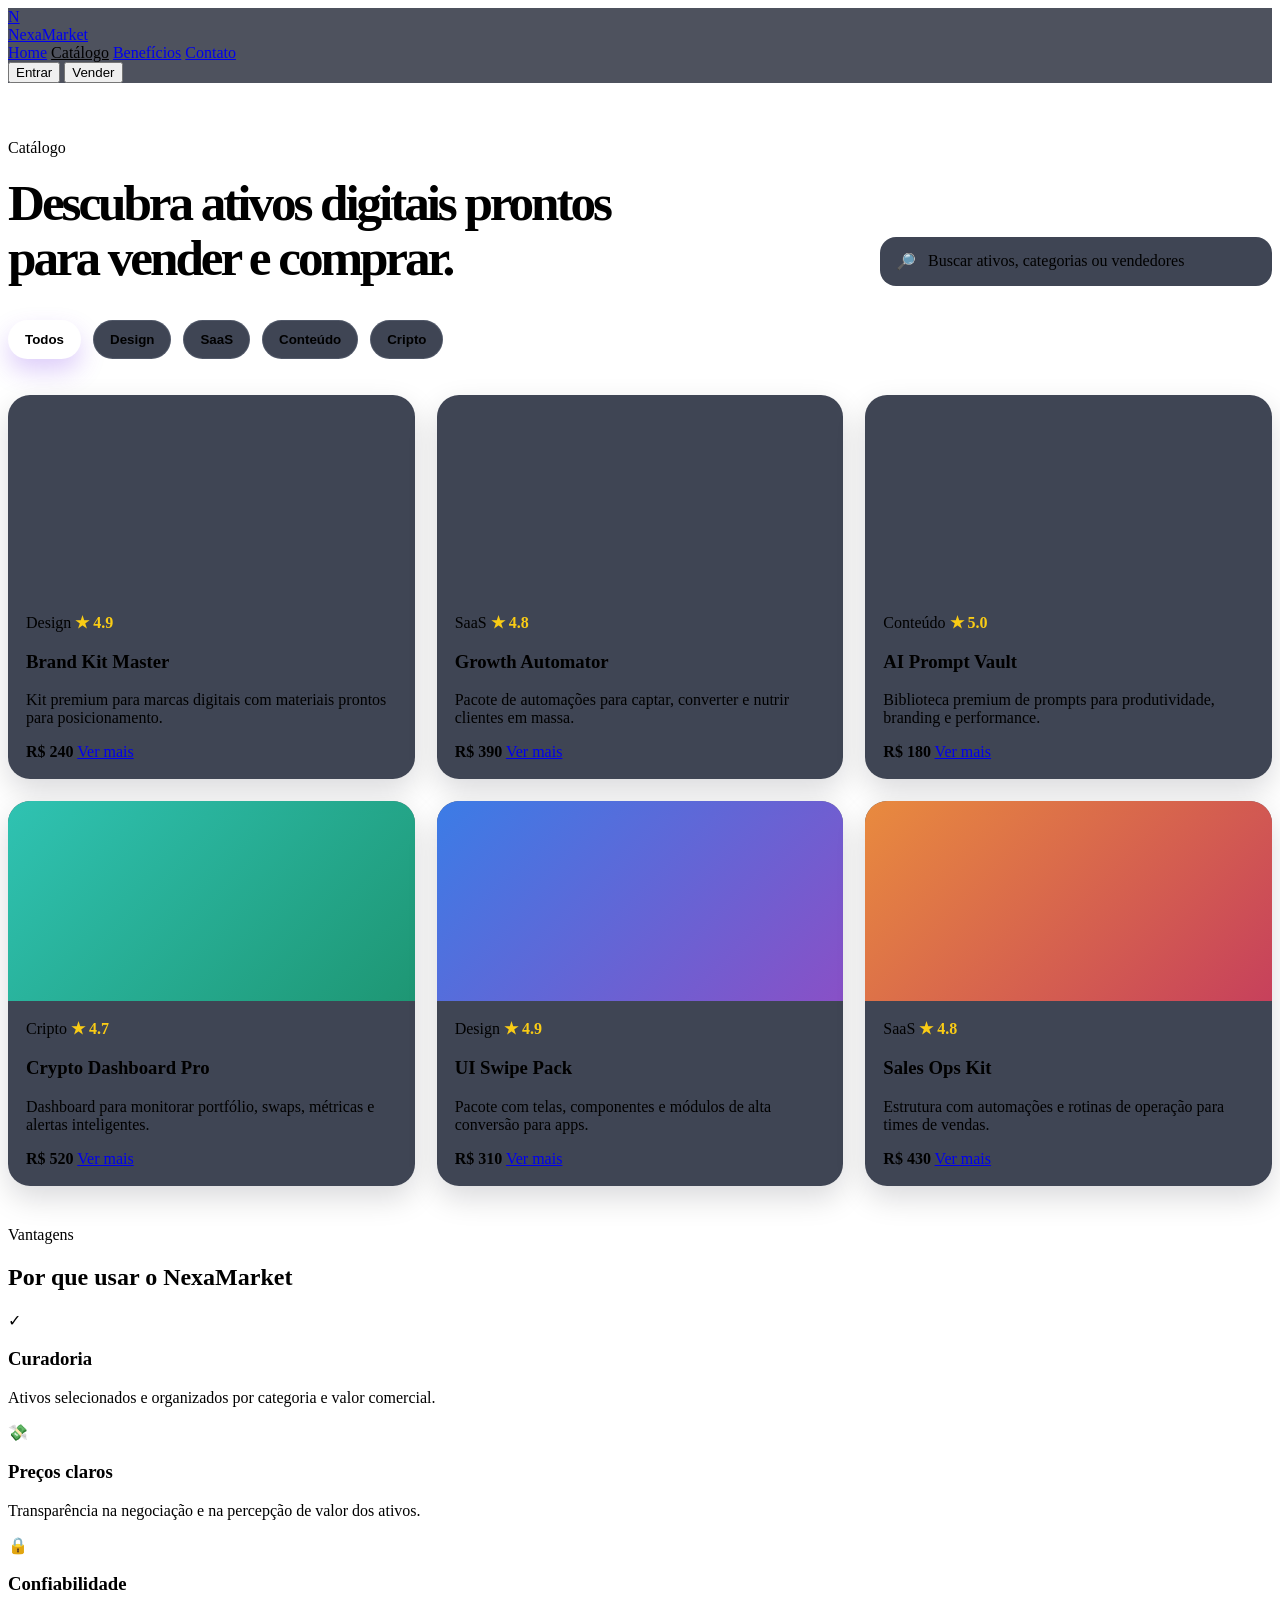
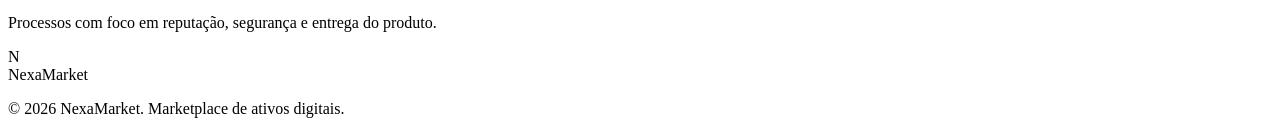
==== catalog.html @ 8364cedf "Expande o marketplace NexaMarket com catálogo filtrável e página de detalhe do produto para dar cont" ====
<!DOCTYPE html>
<html lang="pt-BR">
  <head>
    <meta charset="UTF-8" />
    <meta name="viewport" content="width=device-width, initial-scale=1.0" />
    <title>NexaMarket | Catálogo</title>
    <meta
      name="description"
      content="Catálogo de ativos digitais do NexaMarket. Explore produtos premium por categoria e valor."
    />
    <link rel="preconnect" href="https://fonts.googleapis.com" />
    <link rel="preconnect" href="https://fonts.gstatic.com" crossorigin />
    <link
      href="https://fonts.googleapis.com/css2?family=Inter:wght@400;500;600;700;800&display=swap"
      rel="stylesheet"
    />
    <link rel="stylesheet" href="styles.css" />
  </head>
  <body>
    <header class="topbar">
      <div class="container nav">
        <a href="index.html" class="brand" aria-label="Voltar para a home do NexaMarket">
          <div class="brand-mark">N</div>
          <span>NexaMarket</span>
        </a>

        <nav class="nav-links" aria-label="Navegação principal">
          <a href="index.html">Home</a>
          <a href="catalog.html" class="active">Catálogo</a>
          <a href="#beneficios">Benefícios</a>
          <a href="#contato">Contato</a>
        </nav>

        <div class="nav-actions">
          <button class="btn btn-ghost">Entrar</button>
          <button class="btn btn-primary">Vender</button>
        </div>
      </div>
    </header>

    <main>
      <section class="catalog-hero">
        <div class="container catalog-header">
          <div>
            <span class="eyebrow">Catálogo</span>
            <h1>Descubra ativos digitais prontos para vender e comprar.</h1>
          </div>
          <div class="search-box">
            <span>🔎</span>
            <input type="text" placeholder="Buscar ativos, categorias ou vendedores" aria-label="Buscar ativos" />
          </div>
        </div>
      </section>

      <section class="filter-section">
        <div class="container">
          <div class="filter-bar" aria-label="Filtros de categoria">
            <button class="filter-btn active" data-filter="all">Todos</button>
            <button class="filter-btn" data-filter="design">Design</button>
            <button class="filter-btn" data-filter="saas">SaaS</button>
            <button class="filter-btn" data-filter="conteudo">Conteúdo</button>
            <button class="filter-btn" data-filter="cripto">Cripto</button>
          </div>
        </div>
      </section>

      <section class="catalog-grid-section">
        <div class="container">
          <div class="catalog-grid">
            <article class="catalog-card" data-category="design">
              <div class="catalog-thumb thumb-one"></div>
              <div class="catalog-content">
                <div class="product-meta">
                  <span class="tag">Design</span>
                  <span class="rating">★ 4.9</span>
                </div>
                <h3>Brand Kit Master</h3>
                <p>Kit premium para marcas digitais com materiais prontos para posicionamento.</p>
                <div class="product-footer">
                  <strong>R$ 240</strong>
                  <a href="product.html" class="btn btn-primary small">Ver mais</a>
                </div>
              </div>
            </article>

            <article class="catalog-card" data-category="saas">
              <div class="catalog-thumb thumb-two"></div>
              <div class="catalog-content">
                <div class="product-meta">
                  <span class="tag">SaaS</span>
                  <span class="rating">★ 4.8</span>
                </div>
                <h3>Growth Automator</h3>
                <p>Pacote de automações para captar, converter e nutrir clientes em massa.</p>
                <div class="product-footer">
                  <strong>R$ 390</strong>
                  <a href="product.html" class="btn btn-primary small">Ver mais</a>
                </div>
              </div>
            </article>

            <article class="catalog-card" data-category="conteudo">
              <div class="catalog-thumb thumb-three"></div>
              <div class="catalog-content">
                <div class="product-meta">
                  <span class="tag">Conteúdo</span>
                  <span class="rating">★ 5.0</span>
                </div>
                <h3>AI Prompt Vault</h3>
                <p>Biblioteca premium de prompts para produtividade, branding e performance.</p>
                <div class="product-footer">
                  <strong>R$ 180</strong>
                  <a href="product.html" class="btn btn-primary small">Ver mais</a>
                </div>
              </div>
            </article>

            <article class="catalog-card" data-category="cripto">
              <div class="catalog-thumb thumb-four"></div>
              <div class="catalog-content">
                <div class="product-meta">
                  <span class="tag">Cripto</span>
                  <span class="rating">★ 4.7</span>
                </div>
                <h3>Crypto Dashboard Pro</h3>
                <p>Dashboard para monitorar portfólio, swaps, métricas e alertas inteligentes.</p>
                <div class="product-footer">
                  <strong>R$ 520</strong>
                  <a href="product.html" class="btn btn-primary small">Ver mais</a>
                </div>
              </div>
            </article>

            <article class="catalog-card" data-category="design">
              <div class="catalog-thumb thumb-five"></div>
              <div class="catalog-content">
                <div class="product-meta">
                  <span class="tag">Design</span>
                  <span class="rating">★ 4.9</span>
                </div>
                <h3>UI Swipe Pack</h3>
                <p>Pacote com telas, componentes e módulos de alta conversão para apps.</p>
                <div class="product-footer">
                  <strong>R$ 310</strong>
                  <a href="product.html" class="btn btn-primary small">Ver mais</a>
                </div>
              </div>
            </article>

            <article class="catalog-card" data-category="saas">
              <div class="catalog-thumb thumb-six"></div>
              <div class="catalog-content">
                <div class="product-meta">
                  <span class="tag">SaaS</span>
                  <span class="rating">★ 4.8</span>
                </div>
                <h3>Sales Ops Kit</h3>
                <p>Estrutura com automações e rotinas de operação para times de vendas.</p>
                <div class="product-footer">
                  <strong>R$ 430</strong>
                  <a href="product.html" class="btn btn-primary small">Ver mais</a>
                </div>
              </div>
            </article>
          </div>
        </div>
      </section>

      <section class="benefits" id="beneficios">
        <div class="container">
          <div class="section-heading center">
            <span class="eyebrow">Vantagens</span>
            <h2>Por que usar o NexaMarket</h2>
          </div>

          <div class="benefit-grid">
            <div class="benefit-card">
              <div class="benefit-icon">✓</div>
              <h3>Curadoria</h3>
              <p>Ativos selecionados e organizados por categoria e valor comercial.</p>
            </div>

            <div class="benefit-card">
              <div class="benefit-icon">💸</div>
              <h3>Preços claros</h3>
              <p>Transparência na negociação e na percepção de valor dos ativos.</p>
            </div>

            <div class="benefit-card">
              <div class="benefit-icon">🔒</div>
              <h3>Confiabilidade</h3>
              <p>Processos com foco em reputação, segurança e entrega do produto.</p>
            </div>
          </div>
        </div>
      </section>
    </main>

    <footer class="footer">
      <div class="container footer-inner">
        <div class="brand">
          <div class="brand-mark">N</div>
          <span>NexaMarket</span>
        </div>
        <p>© 2026 NexaMarket. Marketplace de ativos digitais.</p>
      </div>
    </footer>

    <script src="app.js"></script>
  </body>
</html>
---- styles.css ----
.topbar {
  position: sticky;
  top: 0;
  z-index: 50;
  backdrop-filter: blur(12px);
  background: rgba(11, 16, 32, 0.72);
  border-bottom: 1px solid var(--line);
}

.nav-links a.active {
  color: var(--text);
}

.catalog-hero {
  padding: 56px 0 24px;
}

.catalog-header {
  display: flex;
  align-items: end;
  justify-content: space-between;
  gap: 18px;
}

.catalog-header h1 {
  max-width: 620px;
  margin: 18px 0 0;
  font-size: clamp(2.4rem, 4vw, 3.6rem);
  line-height: 1.08;
  letter-spacing: -0.06em;
}

.search-box {
  display: flex;
  align-items: center;
  gap: 10px;
  min-width: min(100%, 360px);
  background: rgba(15, 23, 42, 0.8);
  border: 1px solid var(--line);
  border-radius: 16px;
  padding: 0.9rem 1rem;
}

.search-box input {
  width: 100%;
  border: none;
  background: transparent;
  color: var(--text);
  font: inherit;
  outline: none;
}

.search-box input::placeholder {
  color: var(--text-muted);
}

.filter-section {
  padding: 10px 0 12px;
}

.filter-bar {
  display: flex;
  flex-wrap: wrap;
  gap: 12px;
}

.filter-btn {
  border: 1px solid rgba(148, 163, 184, 0.2);
  background: rgba(15, 23, 42, 0.8);
  color: var(--text);
  border-radius: 999px;
  padding: 0.7rem 1rem;
  font-weight: 600;
  cursor: pointer;
}

.filter-btn.active {
  background: linear-gradient(135deg, var(--primary), #a855f7);
  border-color: transparent;
  box-shadow: 0 12px 24px rgba(124, 58, 237, 0.25);
}

.catalog-grid-section {
  padding: 24px 0 40px;
}

.catalog-grid {
  display: grid;
  grid-template-columns: repeat(3, minmax(0, 1fr));
  gap: 22px;
}

.catalog-card {
  background: rgba(15, 23, 42, 0.8);
  border: 1px solid var(--line);
  border-radius: 22px;
  overflow: hidden;
  box-shadow: 0 12px 30px rgba(2, 6, 23, 0.15);
}

.catalog-thumb {
  height: 200px;
  background-size: cover;
  background-position: center;
}

.thumb-four {
  background: linear-gradient(135deg, rgba(45, 212, 191, 0.88), rgba(16, 185, 129, 0.7));
}

.thumb-five {
  background: linear-gradient(135deg, rgba(59, 130, 246, 0.9), rgba(168, 85, 247, 0.7));
}

.thumb-six {
  background: linear-gradient(135deg, rgba(251, 146, 60, 0.9), rgba(244, 63, 94, 0.75));
}

.catalog-content {
  padding: 18px;
}

.product-layout {
  display: grid;
  grid-template-columns: 1.05fr 0.95fr;
  gap: 32px;
  padding-top: 52px;
  padding-bottom: 32px;
}

.product-showcase {
  min-height: 540px;
  border-radius: 28px;
  border: 1px solid var(--line);
  box-shadow: var(--shadow);
  background-size: cover;
  background-position: center;
}

.thumb-one.large {
  background: linear-gradient(135deg, rgba(124, 58, 237, 0.88), rgba(34, 197, 94, 0.7));
}

.product-summary {
  padding-top: 10px;
}

.breadcrumbs {
  color: var(--text-muted);
  font-size: 0.8rem;
  letter-spacing: 0.08em;
  text-transform: uppercase;
}

.product-summary h1 {
  margin: 18px 0 14px;
  font-size: clamp(2.3rem, 4vw, 3.3rem);
  letter-spacing: -0.06em;
}

.summary-row {
  display: flex;
  align-items: center;
  gap: 16px;
  margin-bottom: 16px;
  color: var(--text-muted);
}

.rating {
  color: #facc15;
  font-weight: 700;
}

.summary-text {
  color: var(--text-muted);
  line-height: 1.8;
  font-size: 1.02rem;
}

.summary-stats {
  display: flex;
  gap: 24px;
  margin: 22px 0;
  padding: 18px 0;
  border-top: 1px solid var(--line);
  border-bottom: 1px solid var(--line);
}

.summary-stats div {
  display: flex;
  flex-direction: column;
  gap: 6px;
}

.summary-stats strong {
  font-size: 1.3rem;
}

.summary-stats span,
.label-price {
  color: var(--text-muted);
}

.price-box {
  display: flex;
  justify-content: space-between;
  align-items: center;
  gap: 16px;
  background: rgba(15, 23, 42, 0.75);
  border: 1px solid var(--line);
  border-radius: 18px;
  padding: 16px 18px;
  margin-bottom: 20px;
}

.price-box strong {
  display: inline-block;
  margin-top: 4px;
  font-size: 1.7rem;
  letter-spacing: -0.05em;
}

.feature-list {
  list-style: none;
  margin: 0;
  padding: 0;
  display: grid;
  gap: 10px;
  color: var(--text-muted);
}

.feature-list li::before {
  content: "✓";
  color: #86efac;
  margin-right: 8px;
}

.detail-panel {
  display: grid;
  grid-template-columns: repeat(2, minmax(0, 1fr));
  gap: 20px;
  padding-bottom: 48px;
}

.detail-card {
  background: rgba(15, 23, 42, 0.78);
  border: 1px solid var(--line);
  border-radius: 22px;
  padding: 22px 20px;
}

.detail-card h2 {
  margin-top: 0;
  margin-bottom: 10px;
  font-size: 1.5rem;
}

.detail-card p {
  color: var(--text-muted);
  line-height: 1.8;
  margin: 0;
}

@media (max-width: 960px) {
  .catalog-header,
  .product-layout,
  .detail-panel {
    grid-template-columns: 1fr;
    display: grid;
  }

  .catalog-grid {
    grid-template-columns: repeat(2, minmax(0, 1fr));
  }
}

@media (max-width: 640px) {
  .catalog-grid {
    grid-template-columns: 1fr;
  }

  .price-box {
    flex-direction: column;
    align-items: flex-start;
  }

  .filter-bar {
    overflow-x: auto;
    white-space: nowrap;
    flex-wrap: nowrap;
  }
}
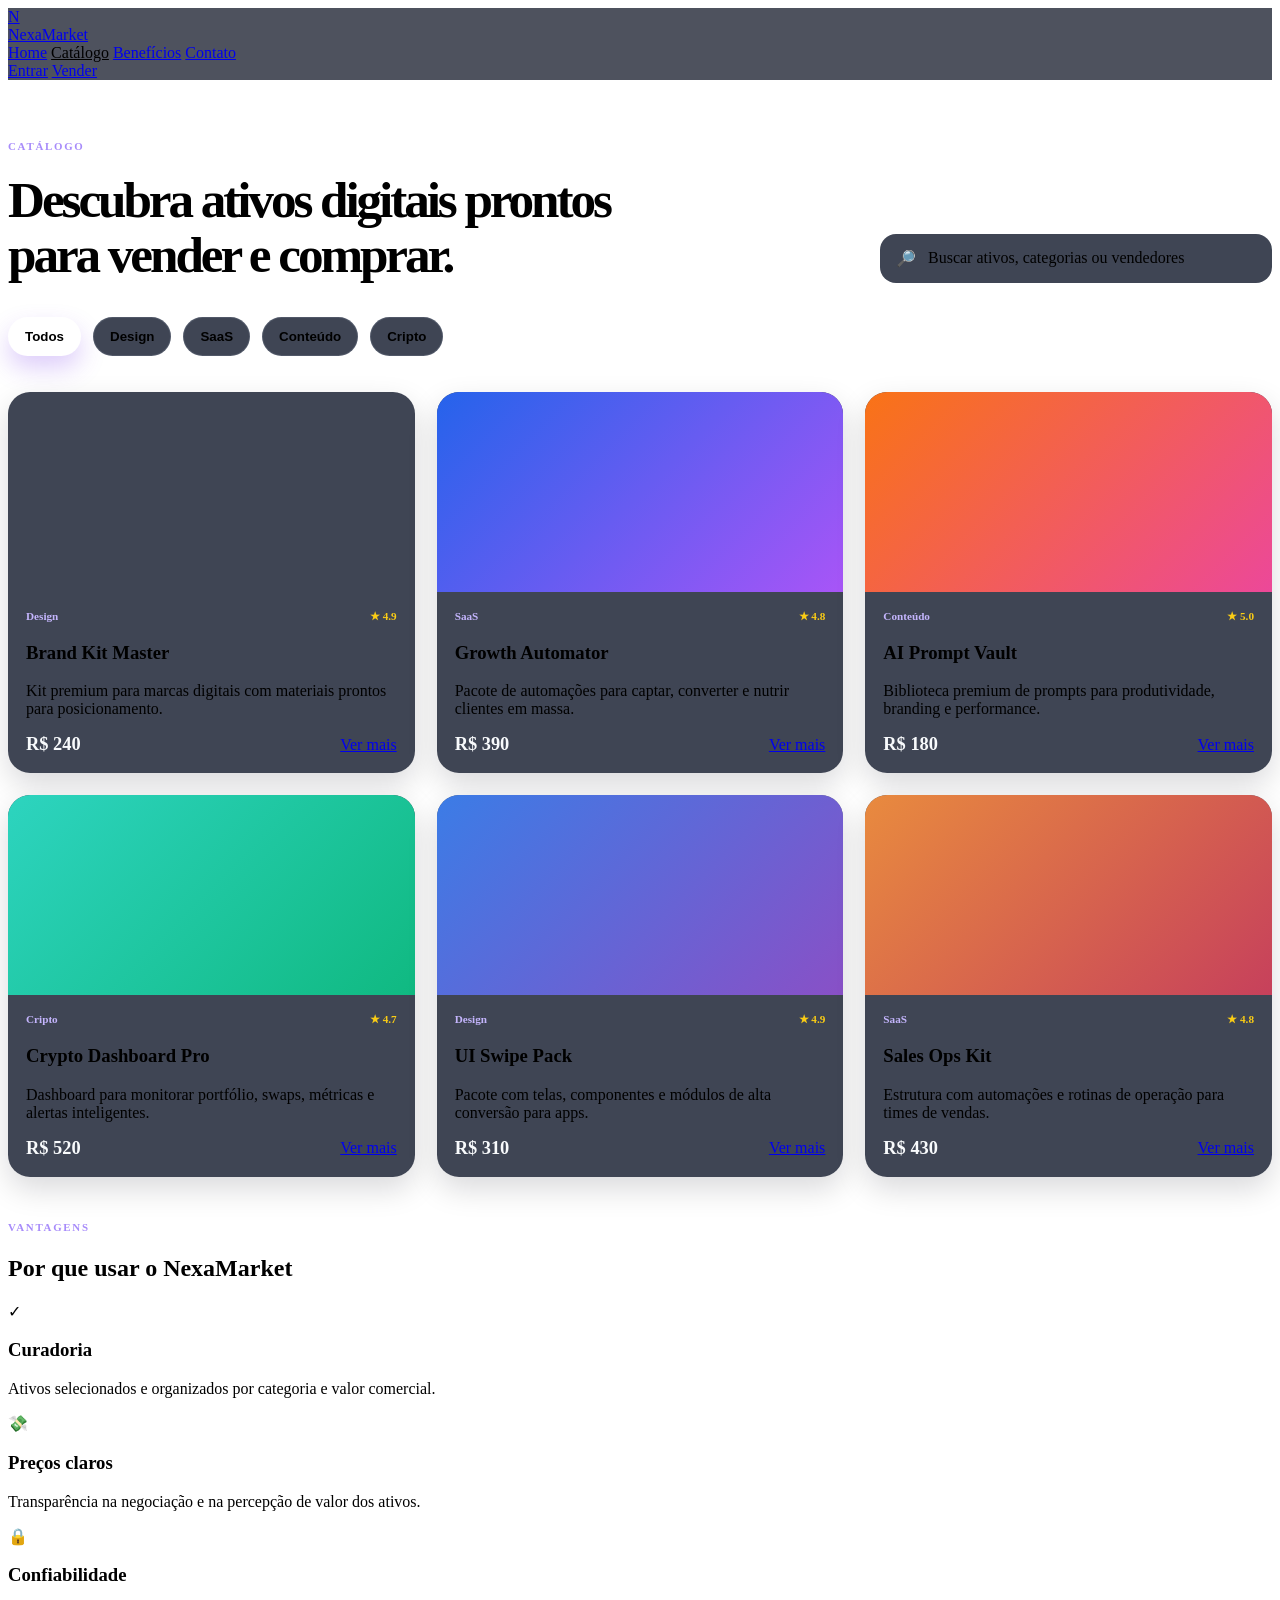
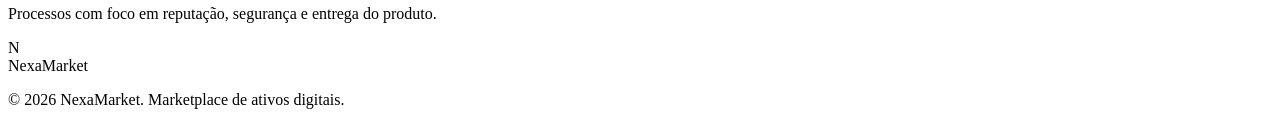
==== commit df7c37a0: "feat: add seller marketplace panel" ====
--- a/catalog.html
+++ b/catalog.html
@@ -32,8 +32,8 @@
         </nav>
 
         <div class="nav-actions">
-          <button class="btn btn-ghost">Entrar</button>
-          <button class="btn btn-primary">Vender</button>
+          <a class="btn btn-ghost" href="seller-dashboard.html">Entrar</a>
+          <a class="btn btn-primary" href="seller-dashboard.html">Vender</a>
         </div>
       </div>
     </header>
--- a/styles.css
+++ b/styles.css
@@ -290,3 +290,50 @@
     flex-wrap: nowrap;
   }
 }
+
+/* Seller workspace */
+.seller-app { background: #0b1020; color: #e2e8f0; }
+.seller-app .brand { color: #f8fafc; text-decoration: none; }
+.seller-app h1, .seller-app h2, .seller-app h3, .seller-app strong { color: #f8fafc; }
+.seller-app .btn { color: #f8fafc; text-decoration: none; }
+.seller-app .btn-primary { color: #fff; }
+.seller-app input::placeholder, .seller-app textarea::placeholder { color: #64748b; }
+.seller-app .btn-secondary { border-color: var(--line); color: #cbd5e1; background: rgba(15,23,42,.72); }
+.seller-shell { min-height: 100vh; display: flex; }
+.seller-sidebar { width: 252px; flex: 0 0 252px; min-height: 100vh; padding: 28px 18px 22px; display: flex; flex-direction: column; border-right: 1px solid var(--line); background: rgba(15, 23, 42, .78); }
+.seller-profile { display: flex; align-items: center; gap: 11px; margin: 44px 8px 30px; }
+.seller-profile small, .listing-product small { display: block; color: var(--text-muted); font-size: .72rem; margin-top: 3px; }
+.avatar { display: grid; place-items: center; flex: 0 0 auto; width: 38px; height: 38px; border-radius: 50%; color: #fff; font-size: .75rem; font-weight: 800; background: linear-gradient(135deg, #7c3aed, #c026d3); }
+.avatar-large { width: 72px; height: 72px; font-size: 1.25rem; }
+.seller-nav { display: flex; flex-direction: column; gap: 5px; }
+.seller-nav-label { color: #64748b; margin: 8px 10px 7px; font-size: .68rem; font-weight: 800; letter-spacing: .14em; text-transform: uppercase; }
+.seller-nav-link { color: #94a3b8; border-radius: 10px; padding: 11px 12px; font-size: .87rem; font-weight: 600; text-decoration: none; transition: .2s ease; }
+.seller-nav-link:hover, .seller-nav-link.active { color: #fff; background: rgba(124, 58, 237, .17); }
+.seller-nav-link.active { box-shadow: inset 3px 0 #a855f7; }
+.seller-back { color: #94a3b8; margin-top: auto; padding: 13px 10px; font-size: .8rem; text-decoration: none; border-top: 1px solid var(--line); }
+.seller-main { width: 100%; min-width: 0; max-width: 1480px; padding: 42px clamp(20px, 4vw, 60px) 70px; }
+.seller-topbar, .panel-heading, .seller-toolbar, .section-heading.row { display: flex; align-items: center; justify-content: space-between; gap: 20px; }
+.seller-topbar { margin-bottom: 28px; }
+.seller-topbar h1 { margin: 7px 0 0; font-size: clamp(2rem, 4vw, 2.65rem); letter-spacing: -.06em; }
+.eyebrow { color: #a78bfa; font-size: .68rem; font-weight: 800; letter-spacing: .16em; text-transform: uppercase; }
+.seller-notice { display: flex; align-items: center; gap: 12px; border: 1px solid rgba(167, 139, 250, .23); border-radius: 13px; padding: 13px 16px; margin-bottom: 24px; color: #cbd5e1; background: rgba(124, 58, 237, .09); font-size: .8rem; }
+.seller-notice strong { color: #c4b5fd; white-space: nowrap; }
+.seller-stats { display: grid; grid-template-columns: repeat(4, 1fr); gap: 16px; margin-bottom: 20px; }
+.seller-stat-card, .seller-panel { border: 1px solid var(--line); border-radius: 18px; background: rgba(15, 23, 42, .72); box-shadow: 0 16px 34px rgba(2, 6, 23, .12); }
+.seller-stat-card { display: flex; align-items: flex-start; gap: 14px; padding: 20px; }
+.seller-stat-card small { display: block; color: var(--text-muted); font-size: .75rem; margin-bottom: 9px; }
+.seller-stat-card strong { display: block; color: #f8fafc; font-size: 1.48rem; letter-spacing: -.04em; }
+.stat-icon { display: grid; place-items: center; width: 37px; height: 37px; flex: 0 0 auto; border-radius: 11px; font-size: .8rem; font-weight: 800; }
+.stat-icon.purple { color: #c4b5fd; background: rgba(124, 58, 237, .2); }.stat-icon.blue { color: #93c5fd; background: rgba(59, 130, 246, .16); }.stat-icon.green { color: #86efac; background: rgba(34, 197, 94, .15); }.stat-icon.orange { color: #fdba74; background: rgba(249, 115, 22, .15); }
+.trend { display: block; margin-top: 8px; font-size: .68rem; font-weight: 700; }.trend.positive { color: #86efac; }.trend em { color: #64748b; font-style: normal; font-weight: 500; }
+.stat-link, .text-link { color: #c4b5fd; font-size: .72rem; font-weight: 700; text-decoration: none; }
+.seller-content-grid { display: grid; grid-template-columns: minmax(0, 1.6fr) minmax(270px, .8fr); gap: 20px; margin-bottom: 20px; }
+.seller-panel { padding: 22px; margin-bottom: 20px; }.seller-panel h2 { margin: 5px 0 0; color: #f8fafc; font-size: 1.05rem; letter-spacing: -.03em; }.panel-heading p { margin: 6px 0 0; color: var(--text-muted); font-size: .78rem; }
+.panel-heading select, .seller-panel select { color: #cbd5e1; border: 1px solid var(--line); border-radius: 9px; padding: 8px 10px; background: #111a30; font: inherit; font-size: .75rem; }
+.chart-wrap { display: flex; gap: 12px; padding-top: 28px; }.chart-y { display: flex; flex-direction: column; justify-content: space-between; height: 190px; color: #64748b; font-size: .68rem; }.chart { position: relative; flex: 1; min-width: 0; }.chart-grid { position: absolute; inset: 0 0 25px; display: flex; flex-direction: column; justify-content: space-between; }.chart-grid i { border-top: 1px dashed rgba(148, 163, 184, .15); }.chart svg { position: relative; width: 100%; height: 190px; overflow: visible; }.chart-area { fill: url(#area); }.chart-line { fill: none; stroke: #a855f7; stroke-width: 3; }.chart-labels { display: flex; justify-content: space-between; color: #64748b; font-size: .67rem; }.quick-actions { display: flex; flex-direction: column; gap: 10px; margin-top: 22px; }.quick-actions a { display: grid; grid-template-columns: 36px 1fr; column-gap: 10px; align-items: center; padding: 12px; border: 1px solid var(--line); border-radius: 12px; color: #f8fafc; text-decoration: none; }.quick-actions a:hover { border-color: rgba(168,85,247,.55); }.quick-actions span { grid-row: span 2; display: grid; place-items: center; width: 34px; height: 34px; border-radius: 9px; color: #c4b5fd; background: rgba(124,58,237,.17); }.quick-actions strong { font-size: .78rem; }.quick-actions small { color: var(--text-muted); font-size: .68rem; }
+.table-scroll { overflow-x: auto; }.seller-table { width: 100%; min-width: 760px; border-collapse: collapse; margin-top: 18px; }.seller-table th { color: #64748b; font-size: .68rem; font-weight: 700; text-align: left; text-transform: uppercase; letter-spacing: .07em; }.seller-table td, .seller-table th { border-bottom: 1px solid rgba(148, 163, 184, .1); padding: 14px 10px; white-space: nowrap; }.seller-table td { color: #cbd5e1; font-size: .78rem; }.seller-table tbody tr:last-child td { border-bottom: 0; }.seller-table td strong { color: #f8fafc; }.status { display: inline-flex; align-items: center; border-radius: 999px; padding: 5px 9px; font-size: .66rem; font-weight: 700; }.status.paid { color: #86efac; background: rgba(34,197,94,.13); }.status.delivery { color: #93c5fd; background: rgba(59,130,246,.13); }.status.pending { color: #fdba74; background: rgba(249,115,22,.13); }.status.neutral { color: #cbd5e1; background: rgba(148,163,184,.13); }
+.seller-toolbar { margin-bottom: 16px; }.tabs { display: flex; gap: 5px; flex-wrap: wrap; }.tab { border: 0; border-radius: 9px; padding: 9px 12px; color: #94a3b8; background: transparent; cursor: pointer; font: inherit; font-size: .75rem; font-weight: 700; }.tab b { color: #64748b; margin-left: 4px; }.tab.active, .tab:hover { color: #fff; background: rgba(124,58,237,.18); }.seller-search { width: min(260px, 100%); border: 1px solid var(--line); border-radius: 9px; padding: 10px 12px; color: #fff; background: #111a30; outline: 0; font: inherit; font-size: .75rem; }.listing-product { display: flex; align-items: center; gap: 10px; }.listing-thumb { display: inline-block; width: 32px; height: 32px; border-radius: 8px; background: linear-gradient(135deg, #7c3aed, #22c55e); }.listing-thumb.thumb-two, .thumb-two { background: linear-gradient(135deg, #2563eb, #a855f7); }.listing-thumb.thumb-three, .thumb-three { background: linear-gradient(135deg, #f97316, #ec4899); }.listing-thumb.thumb-four, .thumb-four { background: linear-gradient(135deg, #2dd4bf, #10b981); }.table-actions { display: flex; gap: 10px; }.icon-action { border: 0; padding: 0; color: #a78bfa; background: transparent; cursor: pointer; font: inherit; font-size: .72rem; text-decoration: none; }.icon-action.danger { color: #fda4af; }
+.form-layout { display: grid; grid-template-columns: minmax(0, 1fr) 310px; gap: 20px; align-items: start; }.form-layout .seller-panel { margin-bottom: 20px; }.form-panel { padding: 24px; }.form-grid { display: grid; grid-template-columns: 1fr 1fr; gap: 18px; margin-top: 24px; }.form-grid label, .full-field { display: flex; flex-direction: column; gap: 8px; color: #cbd5e1; font-size: .76rem; font-weight: 700; }.form-grid input, .form-grid textarea, .form-grid select, .settings-form input, .settings-form textarea, .settings-form select { width: 100%; border: 1px solid var(--line); border-radius: 9px; padding: 12px; color: #f8fafc; background: #111a30; outline: 0; font: inherit; font-size: .78rem; }.form-grid textarea, .full-field { resize: vertical; }.full-field { grid-column: 1 / -1; }.upload-box { display: flex; flex-direction: column; align-items: center; justify-content: center; gap: 8px; min-height: 175px; margin-top: 22px; border: 1px dashed rgba(167,139,250,.45); border-radius: 13px; color: #cbd5e1; text-align: center; cursor: pointer; background: rgba(124,58,237,.05); }.upload-box input { display: none; }.upload-box strong { font-size: .8rem; }.upload-box small { color: #64748b; font-size: .68rem; }.upload-icon { display: grid; place-items: center; width: 36px; height: 36px; border-radius: 10px; color: #c4b5fd; background: rgba(124,58,237,.18); font-size: 1.2rem; }.publish-summary { position: sticky; top: 20px; }.publish-summary h2 { margin-top: 0; }.commission-row { display: flex; justify-content: space-between; padding: 22px 0 12px; margin-top: 14px; border-top: 1px solid var(--line); color: #cbd5e1; font-size: .78rem; }.commission-row strong { color: #86efac; }.publish-summary p { color: var(--text-muted); font-size: .72rem; line-height: 1.6; }.publish-actions { display: flex; flex-direction: column; gap: 9px; margin-top: 22px; }.publish-actions .btn { width: 100%; text-align: center; }.settings-profile { display: flex; align-items: center; gap: 15px; margin: 25px 0 4px; }.inline-notice { margin-top: 20px; margin-bottom: 0; }.commission-highlight { margin-top: 24px; padding: 20px; border: 1px solid rgba(168,85,247,.22); border-radius: 12px; background: rgba(124,58,237,.08); }.commission-highlight strong { display: block; color: #c4b5fd; font-size: 2rem; }.commission-highlight span { color: #94a3b8; font-size: .75rem; }.commission-highlight p { margin-bottom: 0; color: #cbd5e1; font-size: .78rem; }.compact-stats { grid-template-columns: repeat(4, 1fr); }.compact-stats .seller-stat-card { padding: 17px 20px; }.demo-toast { position: fixed; right: 22px; bottom: 22px; z-index: 70; max-width: 340px; padding: 14px 17px; border: 1px solid rgba(168,85,247,.4); border-radius: 12px; color: #f8fafc; background: #1e1b4b; box-shadow: var(--shadow); font-size: .8rem; }
+.store-hero { padding: 80px 0 44px; border-bottom: 1px solid var(--line); background: radial-gradient(circle at 75% 15%, rgba(124,58,237,.16), transparent 35%); }.store-header { display: flex; align-items: center; gap: 24px; }.store-header h1 { margin: 10px 0 8px; font-size: clamp(2.2rem, 5vw, 4rem); letter-spacing: -.07em; }.store-header p { max-width: 580px; color: var(--text-muted); line-height: 1.7; }.store-meta { display: flex; gap: 16px; flex-wrap: wrap; color: #c4b5fd; font-size: .78rem; font-weight: 700; }.store-products { padding: 44px 0 80px; }.store-products .section-heading { margin-bottom: 22px; }.product-grid { display: grid; grid-template-columns: repeat(3, 1fr); gap: 20px; }.product-card { overflow: hidden; border: 1px solid var(--line); border-radius: 18px; background: rgba(15,23,42,.72); }.product-card .thumb { height: 170px; background: linear-gradient(135deg, #7c3aed, #22c55e); }.product-body { padding: 18px; }.product-meta { display: flex; justify-content: space-between; color: #a78bfa; font-size: .7rem; font-weight: 700; }.product-body h3 { margin: 12px 0 7px; color: #f8fafc; }.product-body p { min-height: 44px; color: var(--text-muted); font-size: .78rem; line-height: 1.6; }.product-footer { display: flex; align-items: center; justify-content: space-between; margin-top: 16px; }.product-footer strong { color: #f8fafc; font-size: 1.15rem; }.tag { color: #c4b5fd; }.rating { color: #facc15; }
+@media (max-width: 1000px) { .seller-stats, .compact-stats { grid-template-columns: repeat(2, 1fr); }.seller-content-grid, .form-layout { grid-template-columns: 1fr; }.publish-summary { position: static; }.product-grid { grid-template-columns: repeat(2, 1fr); } }
+@media (max-width: 700px) { .seller-shell { display: block; }.seller-sidebar { width: 100%; min-height: auto; padding: 18px; border-right: 0; border-bottom: 1px solid var(--line); }.seller-profile { margin: 20px 4px; }.seller-nav { display: grid; grid-template-columns: repeat(2, 1fr); }.seller-nav-label { grid-column: 1 / -1; margin: 10px 4px 2px; }.seller-back { margin-top: 18px; padding-bottom: 0; }.seller-main { padding: 28px 16px 50px; }.seller-topbar { align-items: flex-start; flex-direction: column; }.seller-notice { align-items: flex-start; flex-direction: column; }.seller-stats { grid-template-columns: 1fr 1fr; gap: 10px; }.seller-stat-card { padding: 15px; }.seller-stat-card strong { font-size: 1.08rem; }.seller-toolbar { align-items: stretch; flex-direction: column; }.seller-search { width: 100%; }.form-grid { grid-template-columns: 1fr; }.full-field { grid-column: auto; }.store-header { align-items: flex-start; flex-direction: column; }.product-grid { grid-template-columns: 1fr; } }
